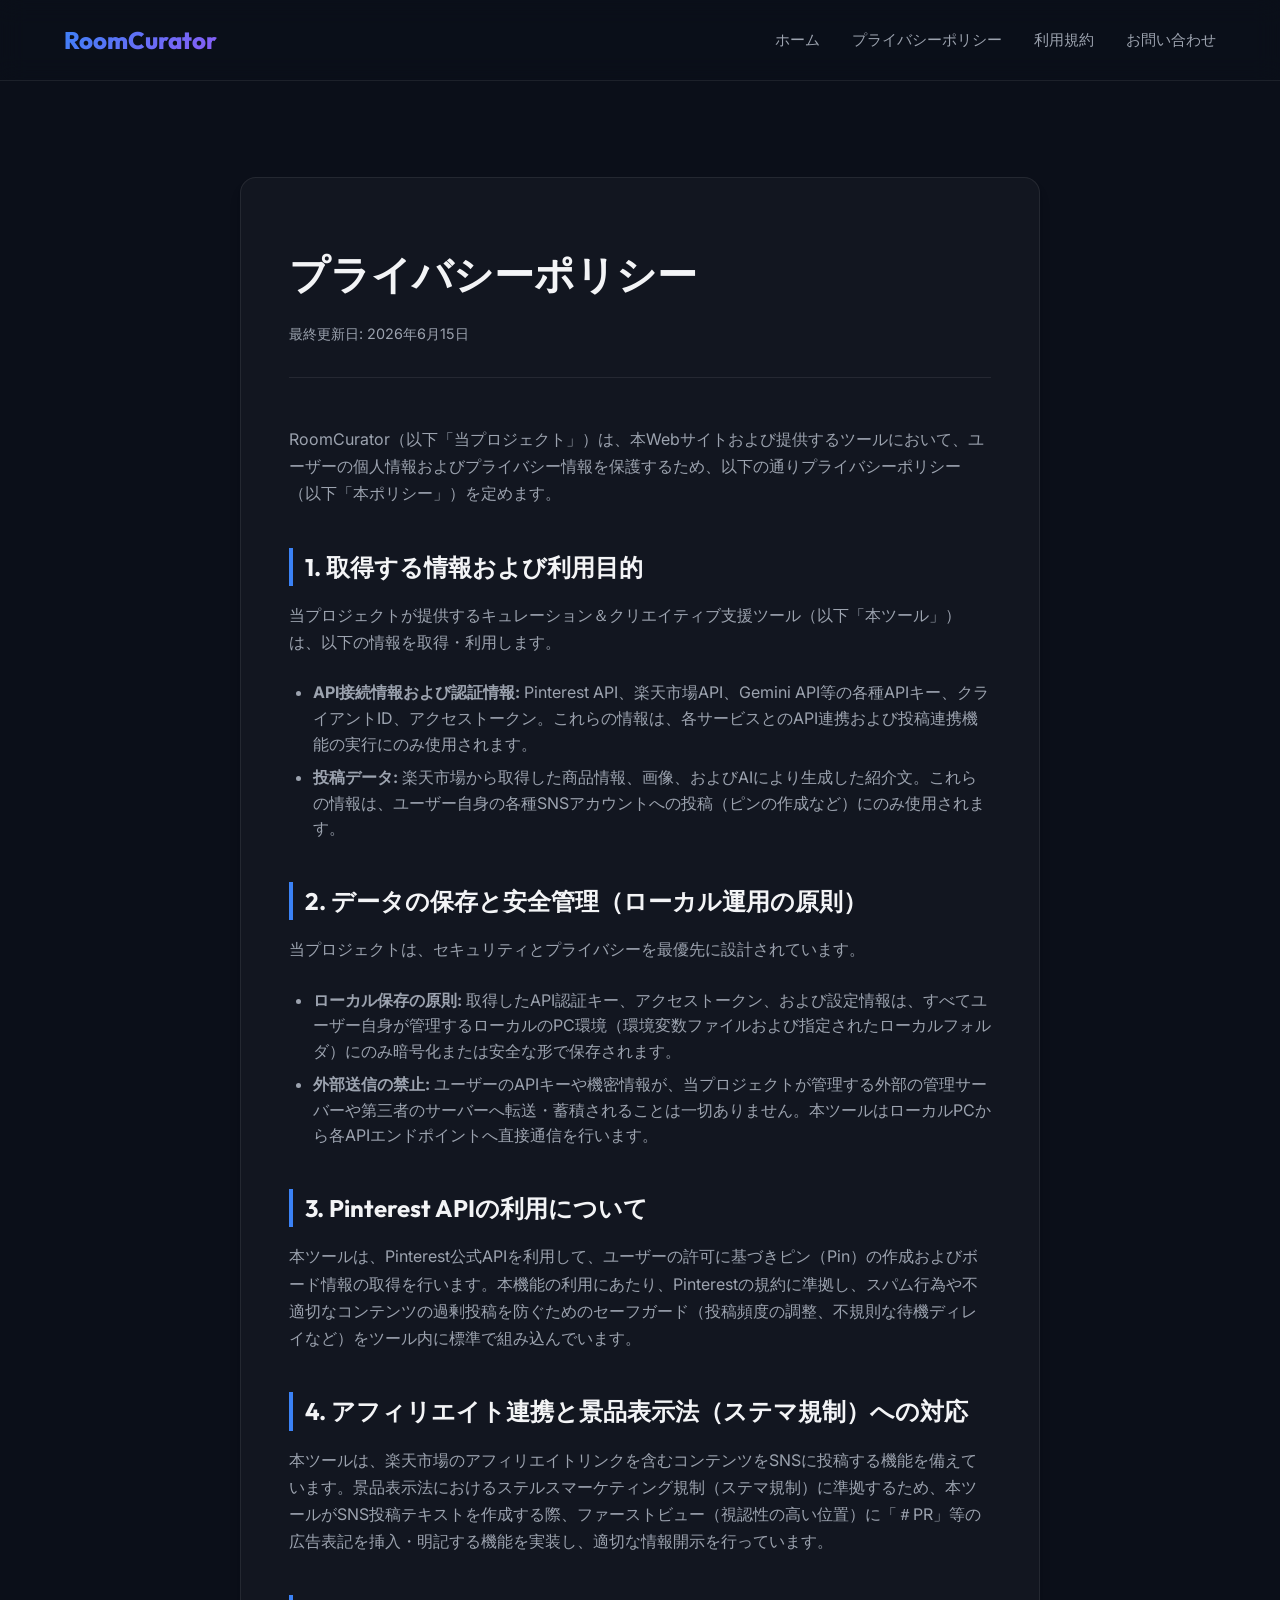
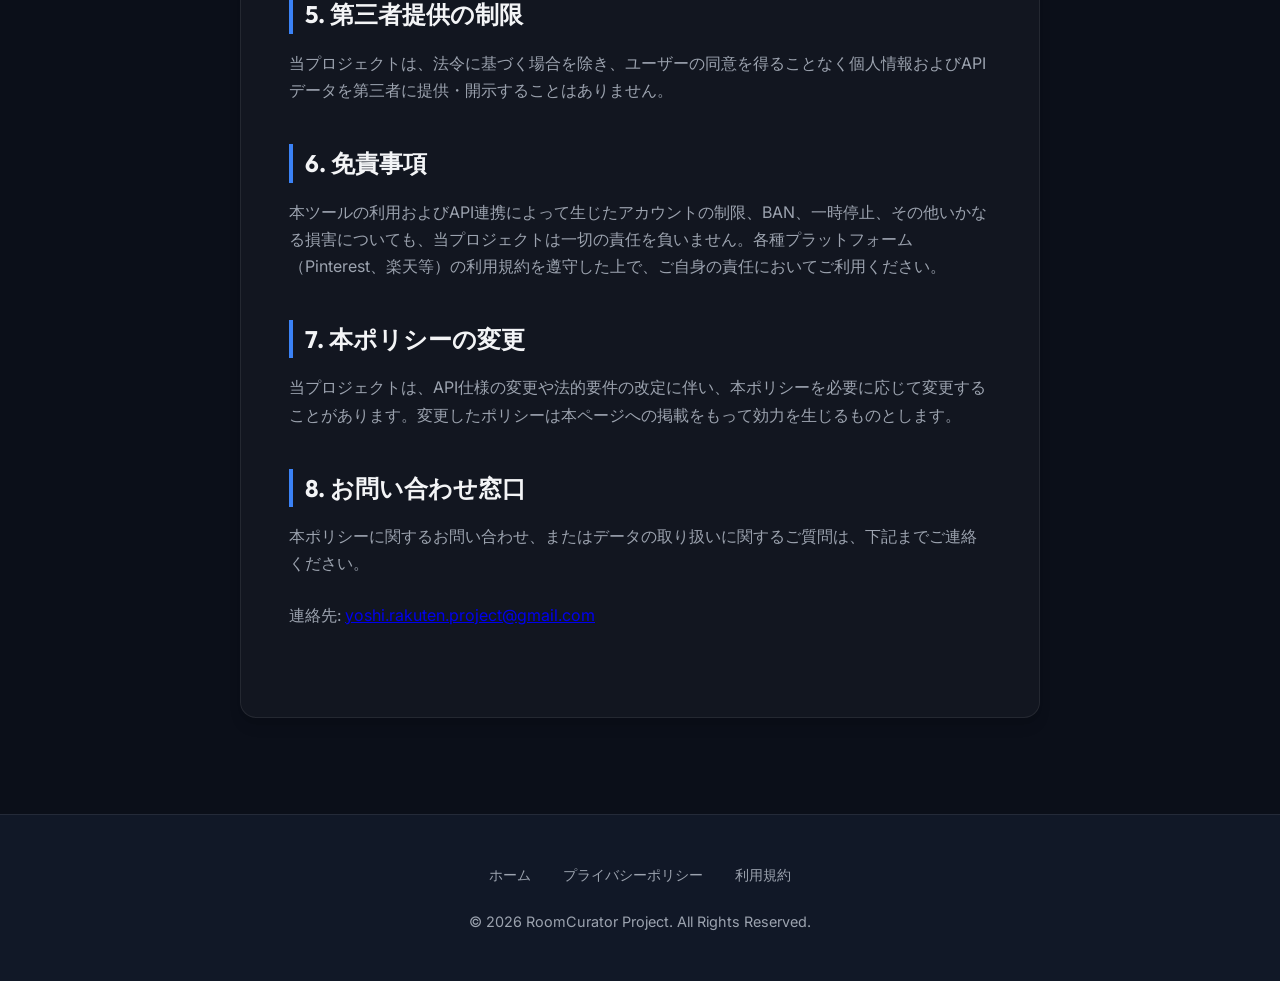
==== privacy.html @ d7ea18c5 "Update RoomCurator website: 2026/06/27 14:07:10.92" ====
<!DOCTYPE html>
<html lang="ja">
<head>
    <meta charset="UTF-8">
    <meta name="viewport" content="width=device-width, initial-scale=1.0">
    <title>プライバシーポリシー - RoomCurator</title>
    <meta name="description" content="RoomCuratorプロジェクトのプライバシーポリシーです。Pinterest APIの利用や個人情報の取り扱い方針、データのローカル保存方針などを明記しています。">
    <link rel="stylesheet" href="style.css">
</head>
<body>
    <div class="bg-glow-container">
        <div class="bg-glow-1"></div>
        <div class="bg-glow-2"></div>
    </div>

    <header>
        <div class="container">
            <a href="index.html" class="logo" id="logo-link">
                <span>RoomCurator</span>
            </a>
            <nav>
                <ul class="nav-links">
                    <li><a href="index.html" id="nav-home">ホーム</a></li>
                    <li><a href="privacy.html" id="nav-privacy">プライバシーポリシー</a></li>
                    <li><a href="terms.html" id="nav-terms">利用規約</a></li>
                    <li><a href="#contact" id="nav-contact">お問い合わせ</a></li>
                </ul>
            </nav>
        </div>
    </header>

    <main>
        <section class="doc-page">
            <div class="container">
                <article class="doc-content">
                    <div class="doc-header">
                        <h1 id="privacy-title">プライバシーポリシー</h1>
                        <div class="doc-meta" id="privacy-date">最終更新日: 2026年6月15日</div>
                    </div>
                    <div class="doc-body" id="privacy-body">
                        <p>RoomCurator（以下「当プロジェクト」）は、本Webサイトおよび提供するツールにおいて、ユーザーの個人情報およびプライバシー情報を保護するため、以下の通りプライバシーポリシー（以下「本ポリシー」）を定めます。</p>

                        <h2>1. 取得する情報および利用目的</h2>
                        <p>当プロジェクトが提供するキュレーション＆クリエイティブ支援ツール（以下「本ツール」）は、以下の情報を取得・利用します。</p>
                        <ul>
                            <li><strong>API接続情報および認証情報:</strong> Pinterest API、楽天市場API、Gemini API等の各種APIキー、クライアントID、アクセストークン。これらの情報は、各サービスとのAPI連携および投稿連携機能の実行にのみ使用されます。</li>
                            <li><strong>投稿データ:</strong> 楽天市場から取得した商品情報、画像、およびAIにより生成した紹介文。これらの情報は、ユーザー自身の各種SNSアカウントへの投稿（ピンの作成など）にのみ使用されます。</li>
                        </ul>

                        <h2>2. データの保存と安全管理（ローカル運用の原則）</h2>
                        <p>当プロジェクトは、セキュリティとプライバシーを最優先に設計されています。</p>
                        <ul>
                            <li><strong>ローカル保存の原則:</strong> 取得したAPI認証キー、アクセストークン、および設定情報は、すべてユーザー自身が管理するローカルのPC環境（環境変数ファイルおよび指定されたローカルフォルダ）にのみ暗号化または安全な形で保存されます。</li>
                            <li><strong>外部送信の禁止:</strong> ユーザーのAPIキーや機密情報が、当プロジェクトが管理する外部の管理サーバーや第三者のサーバーへ転送・蓄積されることは一切ありません。本ツールはローカルPCから各APIエンドポイントへ直接通信を行います。</li>
                        </ul>

                        <h2>3. Pinterest APIの利用について</h2>
                        <p>本ツールは、Pinterest公式APIを利用して、ユーザーの許可に基づきピン（Pin）の作成およびボード情報の取得を行います。本機能の利用にあたり、Pinterestの規約に準拠し、スパム行為や不適切なコンテンツの過剰投稿を防ぐためのセーフガード（投稿頻度の調整、不規則な待機ディレイなど）をツール内に標準で組み込んでいます。</p>

                        <h2>4. アフィリエイト連携と景品表示法（ステマ規制）への対応</h2>
                        <p>本ツールは、楽天市場のアフィリエイトリンクを含むコンテンツをSNSに投稿する機能を備えています。景品表示法におけるステルスマーケティング規制（ステマ規制）に準拠するため、本ツールがSNS投稿テキストを作成する際、ファーストビュー（視認性の高い位置）に「＃PR」等の広告表記を挿入・明記する機能を実装し、適切な情報開示を行っています。</p>

                        <h2>5. 第三者提供の制限</h2>
                        <p>当プロジェクトは、法令に基づく場合を除き、ユーザーの同意を得ることなく個人情報およびAPIデータを第三者に提供・開示することはありません。</p>

                        <h2>6. 免責事項</h2>
                        <p>本ツールの利用およびAPI連携によって生じたアカウントの制限、BAN、一時停止、その他いかなる損害についても、当プロジェクトは一切の責任を負いません。各種プラットフォーム（Pinterest、楽天等）の利用規約を遵守した上で、ご自身の責任においてご利用ください。</p>

                        <h2>7. 本ポリシーの変更</h2>
                        <p>当プロジェクトは、API仕様の変更や法的要件の改定に伴い、本ポリシーを必要に応じて変更することがあります。変更したポリシーは本ページへの掲載をもって効力を生じるものとします。</p>

                        <h2>8. お問い合わせ窓口</h2>
                        <p>本ポリシーに関するお問い合わせ、またはデータの取り扱いに関するご質問は、下記までご連絡ください。</p>
                        <p>連絡先: <a href="mailto:yoshi.rakuten.project@gmail.com">yoshi.rakuten.project@gmail.com</a></p>
                    </div>
                </article>
            </div>
        </section>
    </main>

    <footer>
        <div class="container">
            <div class="footer-nav">
                <a href="index.html" id="footer-home">ホーム</a>
                <a href="privacy.html" id="footer-privacy">プライバシーポリシー</a>
                <a href="terms.html" id="footer-terms">利用規約</a>
            </div>
            <div class="copyright" id="footer-copyright">
                &copy; 2026 RoomCurator Project. All Rights Reserved.
            </div>
        </div>
    </footer>
</body>
</html>
---- style.css ----
@import url('https://fonts.googleapis.com/css2?family=Inter:wght@300;400;500;600;700&family=Outfit:wght@400;500;600;700;800&display=swap');

:root {
    --bg-primary: #0b0f19;
    --bg-secondary: #111827;
    --bg-card: rgba(255, 255, 255, 0.03);
    --border-card: rgba(255, 255, 255, 0.08);
    
    --color-primary: #3b82f6;
    --color-primary-glow: rgba(59, 130, 246, 0.15);
    --color-secondary: #8b5cf6;
    --color-accent: #10b981;
    
    --text-main: #f3f4f6;
    --text-muted: #9ca3af;
    --text-inverse: #111827;
    
    --font-sans: 'Inter', -apple-system, BlinkMacSystemFont, 'Segoe UI', Roboto, Oxygen, Ubuntu, Cantarell, sans-serif;
    --font-heading: 'Outfit', var(--font-sans);
    
    --shadow-sm: 0 1px 2px 0 rgba(0, 0, 0, 0.05);
    --shadow-md: 0 4px 6px -1px rgba(0, 0, 0, 0.1), 0 2px 4px -1px rgba(0, 0, 0, 0.06);
    --shadow-lg: 0 10px 15px -3px rgba(0, 0, 0, 0.1), 0 4px 6px -2px rgba(0, 0, 0, 0.05);
    --shadow-glow: 0 0 30px 0 rgba(59, 130, 246, 0.25);
}

/* Reset */
*, *::before, *::after {
    box-sizing: border-box;
    margin: 0;
    padding: 0;
}

html {
    scroll-behavior: smooth;
    font-size: 16px;
    background-color: var(--bg-primary);
}

body {
    font-family: var(--font-sans);
    color: var(--text-main);
    background-color: var(--bg-primary);
    line-height: 1.6;
    overflow-x: hidden;
}

/* Background Gradients */
.bg-glow-container {
    position: absolute;
    width: 100%;
    height: 100%;
    top: 0;
    left: 0;
    overflow: hidden;
    z-index: -1;
    pointer-events: none;
}

.bg-glow-1 {
    position: absolute;
    top: -10%;
    right: -10%;
    width: 50vw;
    height: 50vw;
    border-radius: 50%;
    background: radial-gradient(circle, rgba(99, 102, 241, 0.15) 0%, rgba(99, 102, 241, 0) 70%);
    filter: blur(80px);
}

.bg-glow-2 {
    position: absolute;
    top: 60%;
    left: -10%;
    width: 45vw;
    height: 45vw;
    border-radius: 50%;
    background: radial-gradient(circle, rgba(139, 92, 246, 0.1) 0%, rgba(139, 92, 246, 0) 70%);
    filter: blur(80px);
}

/* Layout */
.container {
    width: 100%;
    max-width: 1200px;
    margin: 0 auto;
    padding: 0 1.5rem;
}

header {
    background-color: rgba(11, 15, 25, 0.8);
    backdrop-filter: blur(12px);
    -webkit-backdrop-filter: blur(12px);
    border-bottom: 1px solid var(--border-card);
    position: sticky;
    top: 0;
    z-index: 100;
}

header .container {
    display: flex;
    justify-content: space-between;
    align-items: center;
    height: 80px;
}

.logo {
    font-family: var(--font-heading);
    font-size: 1.5rem;
    font-weight: 800;
    color: var(--text-main);
    text-decoration: none;
    display: flex;
    align-items: center;
    gap: 0.5rem;
}

.logo span {
    background: linear-gradient(135deg, var(--color-primary), var(--color-secondary));
    -webkit-background-clip: text;
    -webkit-text-fill-color: transparent;
}

.nav-links {
    display: flex;
    gap: 2rem;
    list-style: none;
}

.nav-links a {
    color: var(--text-muted);
    text-decoration: none;
    font-weight: 500;
    transition: color 0.3s ease;
    font-size: 0.95rem;
}

.nav-links a:hover {
    color: var(--text-main);
}

/* Hero Section */
.hero {
    padding: 8rem 0 5rem;
    position: relative;
}

.hero-content {
    max-width: 800px;
    margin: 0 auto;
    text-align: center;
}

.badge {
    display: inline-flex;
    align-items: center;
    padding: 0.5rem 1rem;
    border-radius: 9999px;
    background: var(--bg-card);
    border: 1px solid var(--border-card);
    color: var(--color-primary);
    font-size: 0.85rem;
    font-weight: 600;
    margin-bottom: 2rem;
    letter-spacing: 0.05em;
    box-shadow: var(--shadow-sm);
}

.hero h1 {
    font-family: var(--font-heading);
    font-size: 3.5rem;
    font-weight: 800;
    line-height: 1.15;
    margin-bottom: 1.5rem;
    letter-spacing: -0.02em;
}

.hero h1 span {
    background: linear-gradient(135deg, #60a5fa, #c084fc);
    -webkit-background-clip: text;
    -webkit-text-fill-color: transparent;
}

.hero p {
    font-size: 1.25rem;
    color: var(--text-muted);
    margin-bottom: 3rem;
    line-height: 1.6;
}

.hero-btns {
    display: flex;
    gap: 1rem;
    justify-content: center;
}

/* Buttons */
.btn {
    display: inline-flex;
    align-items: center;
    justify-content: center;
    padding: 0.8rem 1.8rem;
    font-family: var(--font-sans);
    font-size: 1rem;
    font-weight: 600;
    border-radius: 8px;
    text-decoration: none;
    transition: all 0.3s ease;
    cursor: pointer;
    border: none;
}

.btn-primary {
    background: linear-gradient(135deg, var(--color-primary), var(--color-secondary));
    color: #ffffff;
    box-shadow: 0 4px 20px rgba(59, 130, 246, 0.3);
}

.btn-primary:hover {
    transform: translateY(-2px);
    box-shadow: 0 6px 24px rgba(59, 130, 246, 0.45);
}

.btn-secondary {
    background: var(--bg-card);
    border: 1px solid var(--border-card);
    color: var(--text-main);
}

.btn-secondary:hover {
    background: rgba(255, 255, 255, 0.06);
    border-color: var(--text-muted);
}

/* Features Section */
.features {
    padding: 5rem 0;
}

.section-title {
    text-align: center;
    max-width: 600px;
    margin: 0 auto 4rem;
}

.section-title h2 {
    font-family: var(--font-heading);
    font-size: 2.25rem;
    font-weight: 700;
    margin-bottom: 1rem;
}

.section-title p {
    color: var(--text-muted);
    font-size: 1.1rem;
}

.grid {
    display: grid;
    grid-template-columns: repeat(auto-fit, minmax(300px, 1fr));
    gap: 2rem;
}

/* Card Style (Glassmorphism) */
.card {
    background: var(--bg-card);
    border: 1px solid var(--border-card);
    backdrop-filter: blur(8px);
    -webkit-backdrop-filter: blur(8px);
    padding: 2.5rem;
    border-radius: 16px;
    transition: all 0.4s cubic-bezier(0.16, 1, 0.3, 1);
}

.card:hover {
    transform: translateY(-5px);
    border-color: rgba(59, 130, 246, 0.3);
    box-shadow: 0 20px 40px -15px rgba(0, 0, 0, 0.5), 0 0 20px rgba(59, 130, 246, 0.1);
}

.card-icon {
    display: inline-flex;
    align-items: center;
    justify-content: center;
    width: 48px;
    height: 48px;
    border-radius: 12px;
    background: var(--color-primary-glow);
    color: var(--color-primary);
    margin-bottom: 1.5rem;
    font-size: 1.5rem;
}

.card h3 {
    font-family: var(--font-heading);
    font-size: 1.25rem;
    font-weight: 600;
    margin-bottom: 1rem;
    color: var(--text-main);
}

.card p {
    color: var(--text-muted);
    font-size: 0.95rem;
    line-height: 1.6;
}

/* Doc Page (Privacy & Terms) */
.doc-page {
    padding: 6rem 0;
}

.doc-content {
    max-width: 800px;
    margin: 0 auto;
    background: var(--bg-card);
    border: 1px solid var(--border-card);
    padding: 4rem 3rem;
    border-radius: 16px;
    box-shadow: var(--shadow-lg);
}

.doc-header {
    border-bottom: 1px solid var(--border-card);
    padding-bottom: 2rem;
    margin-bottom: 3rem;
}

.doc-header h1 {
    font-family: var(--font-heading);
    font-size: 2.5rem;
    font-weight: 800;
    margin-bottom: 1rem;
}

.doc-meta {
    color: var(--text-muted);
    font-size: 0.9rem;
}

.doc-body h2 {
    font-family: var(--font-heading);
    font-size: 1.5rem;
    font-weight: 700;
    margin-top: 2.5rem;
    margin-bottom: 1rem;
    color: var(--text-main);
    border-left: 4px solid var(--color-primary);
    padding-left: 0.75rem;
}

.doc-body p {
    color: var(--text-muted);
    margin-bottom: 1.5rem;
    font-size: 1rem;
    line-height: 1.7;
}

.doc-body ul, .doc-body ol {
    margin-left: 1.5rem;
    margin-bottom: 1.5rem;
    color: var(--text-muted);
}

.doc-body li {
    margin-bottom: 0.5rem;
    line-height: 1.6;
}

/* Contact Section */
.contact {
    padding: 5rem 0 8rem;
}

.contact-card {
    max-width: 600px;
    margin: 0 auto;
    text-align: center;
}

.contact-card p {
    margin-bottom: 2rem;
}

.email-link {
    color: var(--color-primary);
    text-decoration: none;
    font-weight: 600;
    font-size: 1.1rem;
    border-bottom: 2px solid transparent;
    transition: all 0.3s ease;
}

.email-link:hover {
    color: #60a5fa;
    border-bottom-color: #60a5fa;
}

/* Footer */
footer {
    background-color: var(--bg-secondary);
    border-top: 1px solid var(--border-card);
    padding: 3rem 0;
    color: var(--text-muted);
    font-size: 0.9rem;
}

footer .container {
    display: flex;
    flex-direction: column;
    align-items: center;
    gap: 1.5rem;
}

.footer-nav {
    display: flex;
    gap: 2rem;
}

.footer-nav a {
    color: var(--text-muted);
    text-decoration: none;
    transition: color 0.3s ease;
}

.footer-nav a:hover {
    color: var(--text-main);
}

.copyright {
    text-align: center;
}

/* Responsive */
@media (max-width: 768px) {
    .hero h1 {
        font-size: 2.5rem;
    }
    
    .hero p {
        font-size: 1.1rem;
    }
    
    .hero-btns {
        flex-direction: column;
        width: 100%;
        max-width: 300px;
        margin: 0 auto;
    }
    
    .doc-content {
        padding: 2.5rem 1.5rem;
    }
    
    header .container {
        flex-direction: column;
        justify-content: center;
        gap: 1rem;
        height: auto;
        padding: 1rem 0;
    }
    
    .nav-links {
        gap: 1.5rem;
    }
}
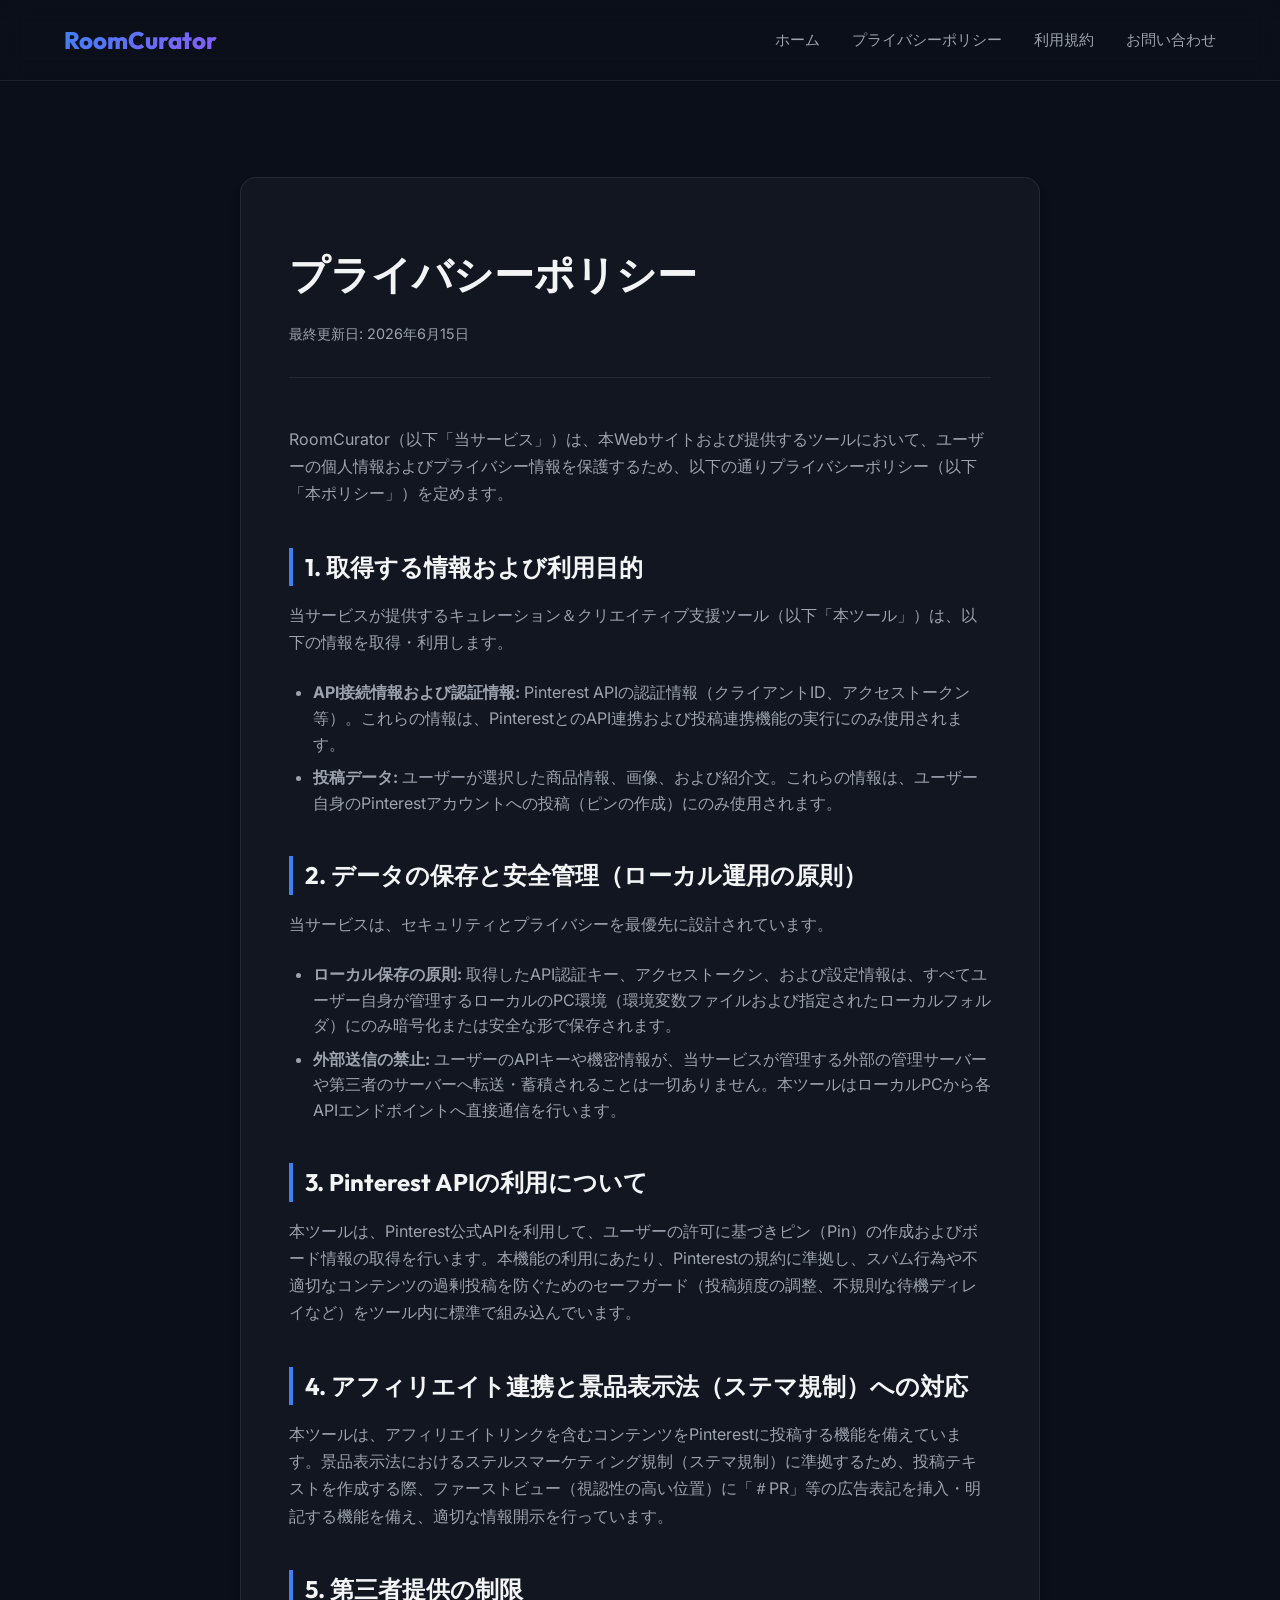
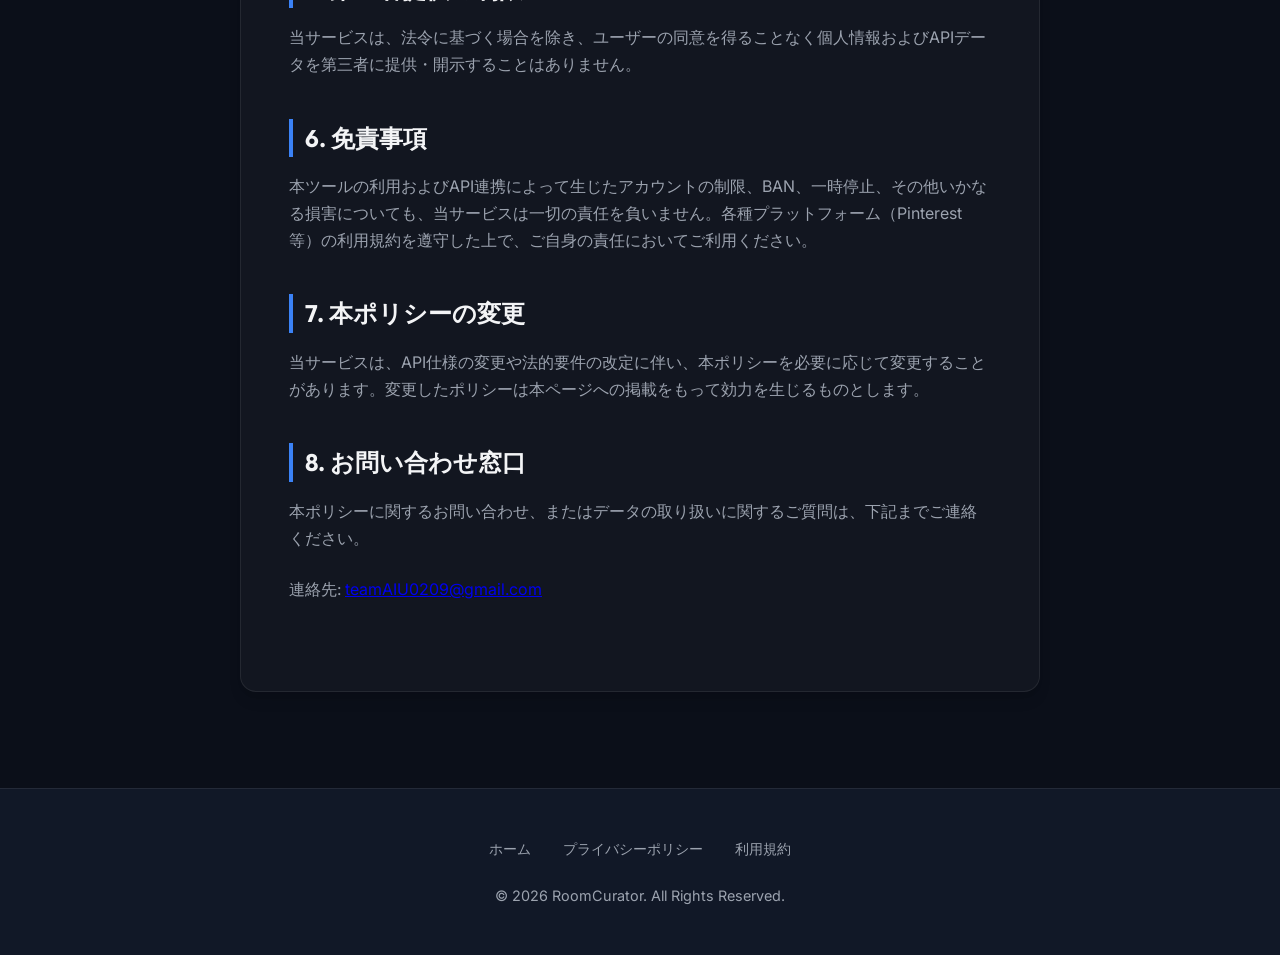
==== commit d55ee5d8: "Update RoomCurator website: 2026/06/27 14:31:40.80" ====
--- a/privacy.html
+++ b/privacy.html
@@ -38,40 +38,40 @@
                         <div class="doc-meta" id="privacy-date">最終更新日: 2026年6月15日</div>
                     </div>
                     <div class="doc-body" id="privacy-body">
-                        <p>RoomCurator（以下「当プロジェクト」）は、本Webサイトおよび提供するツールにおいて、ユーザーの個人情報およびプライバシー情報を保護するため、以下の通りプライバシーポリシー（以下「本ポリシー」）を定めます。</p>
+                        <p>RoomCurator（以下「当サービス」）は、本Webサイトおよび提供するツールにおいて、ユーザーの個人情報およびプライバシー情報を保護するため、以下の通りプライバシーポリシー（以下「本ポリシー」）を定めます。</p>
 
                         <h2>1. 取得する情報および利用目的</h2>
-                        <p>当プロジェクトが提供するキュレーション＆クリエイティブ支援ツール（以下「本ツール」）は、以下の情報を取得・利用します。</p>
+                        <p>当サービスが提供するキュレーション＆クリエイティブ支援ツール（以下「本ツール」）は、以下の情報を取得・利用します。</p>
                         <ul>
-                            <li><strong>API接続情報および認証情報:</strong> Pinterest API、楽天市場API、Gemini API等の各種APIキー、クライアントID、アクセストークン。これらの情報は、各サービスとのAPI連携および投稿連携機能の実行にのみ使用されます。</li>
-                            <li><strong>投稿データ:</strong> 楽天市場から取得した商品情報、画像、およびAIにより生成した紹介文。これらの情報は、ユーザー自身の各種SNSアカウントへの投稿（ピンの作成など）にのみ使用されます。</li>
+                            <li><strong>API接続情報および認証情報:</strong> Pinterest APIの認証情報（クライアントID、アクセストークン等）。これらの情報は、PinterestとのAPI連携および投稿連携機能の実行にのみ使用されます。</li>
+                            <li><strong>投稿データ:</strong> ユーザーが選択した商品情報、画像、および紹介文。これらの情報は、ユーザー自身のPinterestアカウントへの投稿（ピンの作成）にのみ使用されます。</li>
                         </ul>
 
                         <h2>2. データの保存と安全管理（ローカル運用の原則）</h2>
-                        <p>当プロジェクトは、セキュリティとプライバシーを最優先に設計されています。</p>
+                        <p>当サービスは、セキュリティとプライバシーを最優先に設計されています。</p>
                         <ul>
                             <li><strong>ローカル保存の原則:</strong> 取得したAPI認証キー、アクセストークン、および設定情報は、すべてユーザー自身が管理するローカルのPC環境（環境変数ファイルおよび指定されたローカルフォルダ）にのみ暗号化または安全な形で保存されます。</li>
-                            <li><strong>外部送信の禁止:</strong> ユーザーのAPIキーや機密情報が、当プロジェクトが管理する外部の管理サーバーや第三者のサーバーへ転送・蓄積されることは一切ありません。本ツールはローカルPCから各APIエンドポイントへ直接通信を行います。</li>
+                            <li><strong>外部送信の禁止:</strong> ユーザーのAPIキーや機密情報が、当サービスが管理する外部の管理サーバーや第三者のサーバーへ転送・蓄積されることは一切ありません。本ツールはローカルPCから各APIエンドポイントへ直接通信を行います。</li>
                         </ul>
 
                         <h2>3. Pinterest APIの利用について</h2>
                         <p>本ツールは、Pinterest公式APIを利用して、ユーザーの許可に基づきピン（Pin）の作成およびボード情報の取得を行います。本機能の利用にあたり、Pinterestの規約に準拠し、スパム行為や不適切なコンテンツの過剰投稿を防ぐためのセーフガード（投稿頻度の調整、不規則な待機ディレイなど）をツール内に標準で組み込んでいます。</p>
 
                         <h2>4. アフィリエイト連携と景品表示法（ステマ規制）への対応</h2>
-                        <p>本ツールは、楽天市場のアフィリエイトリンクを含むコンテンツをSNSに投稿する機能を備えています。景品表示法におけるステルスマーケティング規制（ステマ規制）に準拠するため、本ツールがSNS投稿テキストを作成する際、ファーストビュー（視認性の高い位置）に「＃PR」等の広告表記を挿入・明記する機能を実装し、適切な情報開示を行っています。</p>
+                        <p>本ツールは、アフィリエイトリンクを含むコンテンツをPinterestに投稿する機能を備えています。景品表示法におけるステルスマーケティング規制（ステマ規制）に準拠するため、投稿テキストを作成する際、ファーストビュー（視認性の高い位置）に「＃PR」等の広告表記を挿入・明記する機能を備え、適切な情報開示を行っています。</p>
 
                         <h2>5. 第三者提供の制限</h2>
-                        <p>当プロジェクトは、法令に基づく場合を除き、ユーザーの同意を得ることなく個人情報およびAPIデータを第三者に提供・開示することはありません。</p>
+                        <p>当サービスは、法令に基づく場合を除き、ユーザーの同意を得ることなく個人情報およびAPIデータを第三者に提供・開示することはありません。</p>
 
                         <h2>6. 免責事項</h2>
-                        <p>本ツールの利用およびAPI連携によって生じたアカウントの制限、BAN、一時停止、その他いかなる損害についても、当プロジェクトは一切の責任を負いません。各種プラットフォーム（Pinterest、楽天等）の利用規約を遵守した上で、ご自身の責任においてご利用ください。</p>
+                        <p>本ツールの利用およびAPI連携によって生じたアカウントの制限、BAN、一時停止、その他いかなる損害についても、当サービスは一切の責任を負いません。各種プラットフォーム（Pinterest等）の利用規約を遵守した上で、ご自身の責任においてご利用ください。</p>
 
                         <h2>7. 本ポリシーの変更</h2>
-                        <p>当プロジェクトは、API仕様の変更や法的要件の改定に伴い、本ポリシーを必要に応じて変更することがあります。変更したポリシーは本ページへの掲載をもって効力を生じるものとします。</p>
+                        <p>当サービスは、API仕様の変更や法的要件の改定に伴い、本ポリシーを必要に応じて変更することがあります。変更したポリシーは本ページへの掲載をもって効力を生じるものとします。</p>
 
                         <h2>8. お問い合わせ窓口</h2>
                         <p>本ポリシーに関するお問い合わせ、またはデータの取り扱いに関するご質問は、下記までご連絡ください。</p>
-                        <p>連絡先: <a href="mailto:yoshi.rakuten.project@gmail.com">yoshi.rakuten.project@gmail.com</a></p>
+                        <p>連絡先: <a href="mailto:teamAIU0209@gmail.com">teamAIU0209@gmail.com</a></p>
                     </div>
                 </article>
             </div>
@@ -86,7 +86,7 @@
                 <a href="terms.html" id="footer-terms">利用規約</a>
             </div>
             <div class="copyright" id="footer-copyright">
-                &copy; 2026 RoomCurator Project. All Rights Reserved.
+                &copy; 2026 RoomCurator. All Rights Reserved.
             </div>
         </div>
     </footer>
